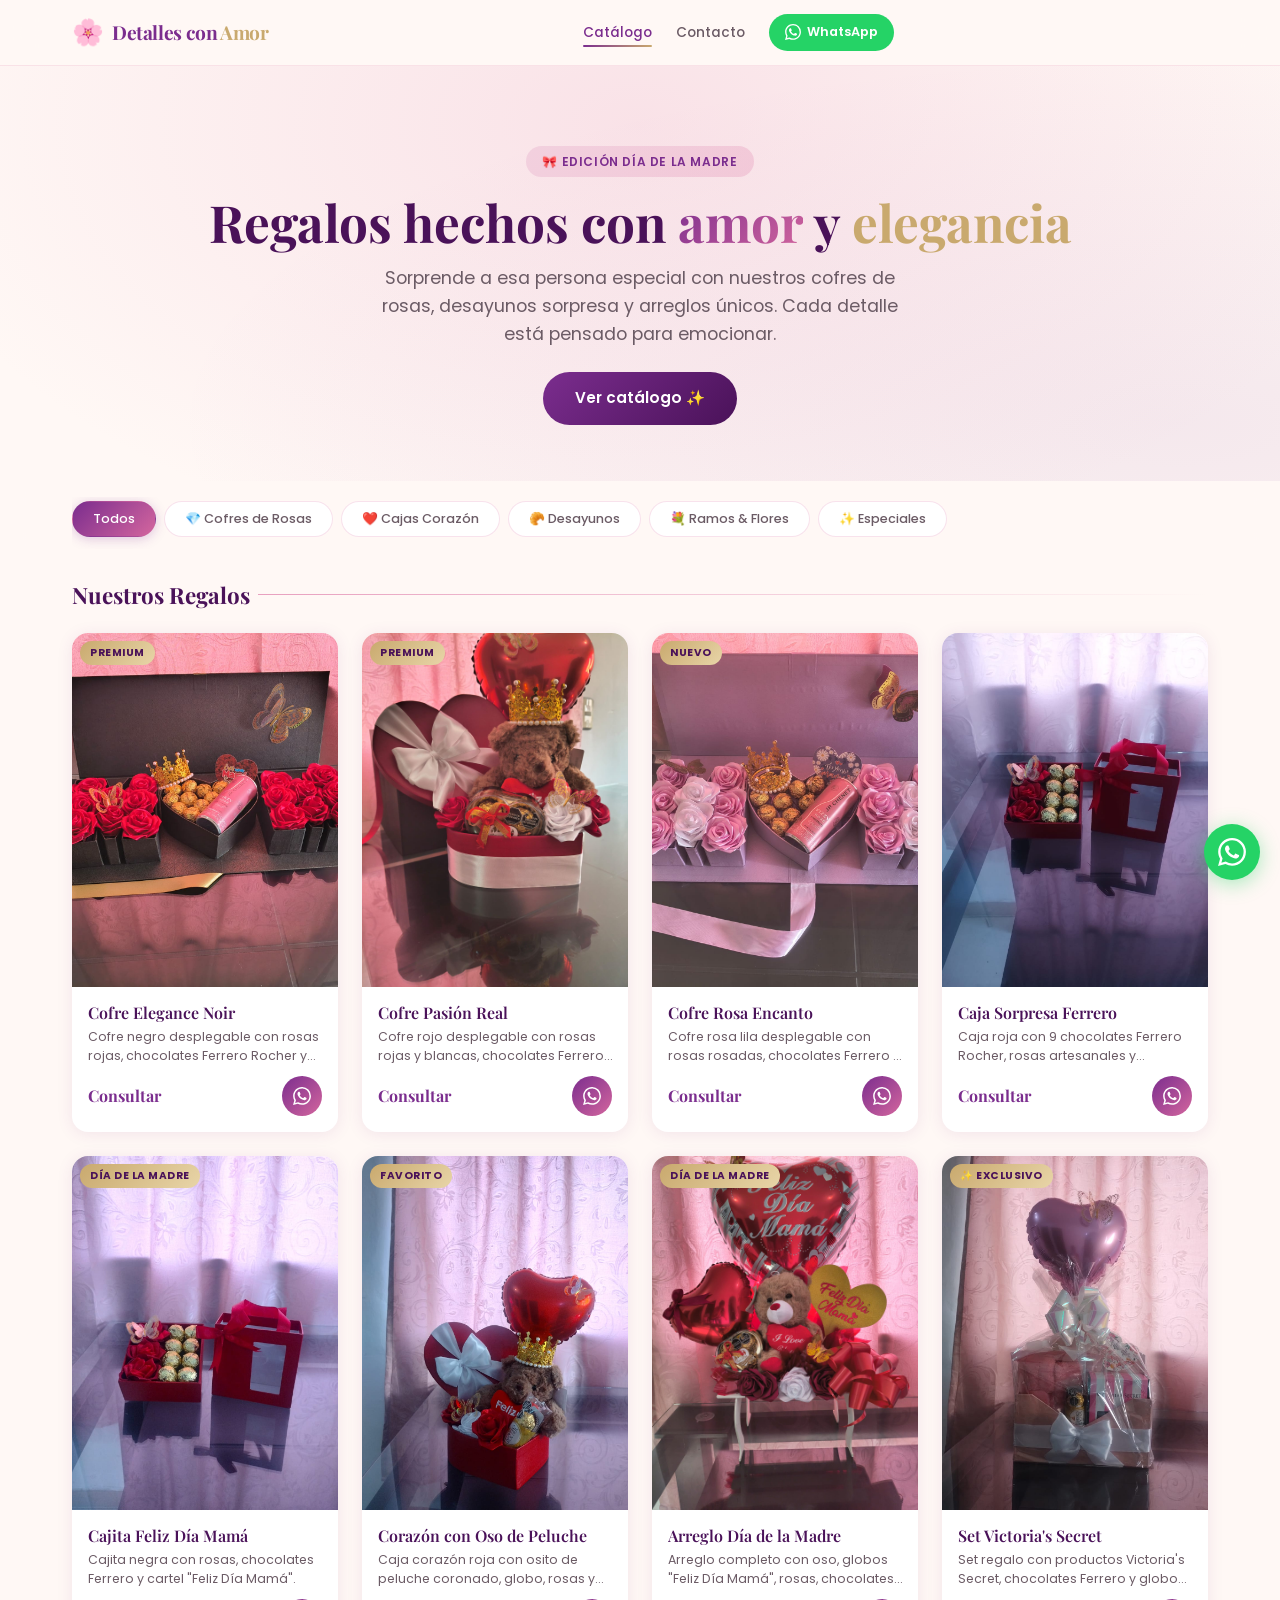
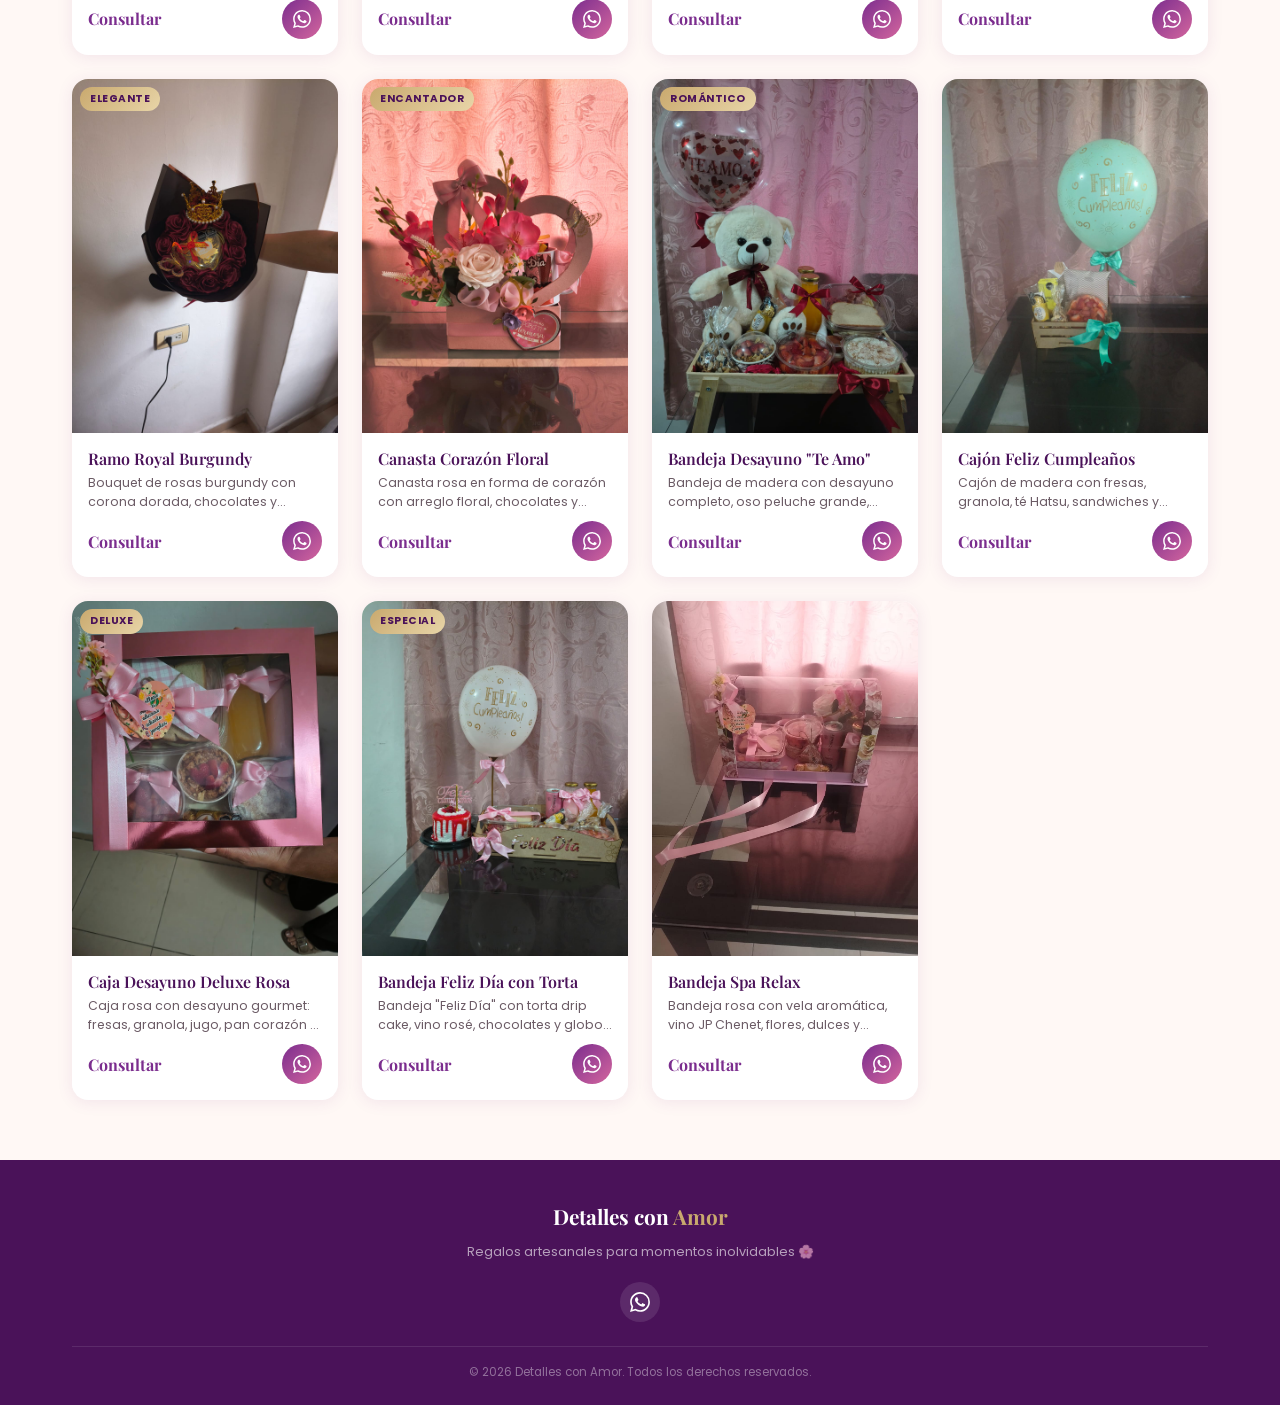
==== index.html @ 05a6bd59 "se agregaron las primeras funcionalidades" ====
<!DOCTYPE html>
<html lang="es">
<head>
  <meta charset="UTF-8">
  <meta name="viewport" content="width=device-width, initial-scale=1.0">
  <title>Detalles con Amor — Regalos Especiales para Mamá</title>
  <meta name="description" content="Catálogo de regalos especiales para el Día de la Madre, cumpleaños y ocasiones románticas. Cofres de rosas, desayunos sorpresa, arreglos florales y más. Envíos a domicilio.">
  <meta name="theme-color" content="#7b2d8e">
  <link rel="icon" href="data:image/svg+xml,<svg xmlns='http://www.w3.org/2000/svg' viewBox='0 0 100 100'><text y='.9em' font-size='90'>🌸</text></svg>">
  <link rel="stylesheet" href="styles.css">
</head>
<body>

  <!-- ===== HEADER ===== -->
  <header class="site-header" role="banner">
    <div class="container header-inner">
      <a href="index.html" class="logo" aria-label="Ir al inicio">
        <span class="logo-icon">🌸</span>
        <span class="logo-text">Detalles con <span>Amor</span></span>
      </a>

      <button class="nav-toggle" aria-label="Abrir menú" aria-expanded="false">
        <span></span><span></span><span></span>
      </button>

      <nav class="nav-links" role="navigation" aria-label="Navegación principal">
        <a href="index.html" class="active">Catálogo</a>
        <a href="#contacto">Contacto</a>
        <a href="https://wa.me/573105216032" class="nav-whatsapp" target="_blank" rel="noopener">
          <svg width="16" height="16" viewBox="0 0 24 24" fill="currentColor"><path d="M17.472 14.382c-.297-.149-1.758-.867-2.03-.967-.273-.099-.471-.148-.67.15-.197.297-.767.966-.94 1.164-.173.199-.347.223-.644.075-.297-.15-1.255-.463-2.39-1.475-.883-.788-1.48-1.761-1.653-2.059-.173-.297-.018-.458.13-.606.134-.133.298-.347.446-.52.149-.174.198-.298.298-.497.099-.198.05-.371-.025-.52-.075-.149-.669-1.612-.916-2.207-.242-.579-.487-.5-.669-.51-.173-.008-.371-.01-.57-.01-.198 0-.52.074-.792.372-.272.297-1.04 1.016-1.04 2.479 0 1.462 1.065 2.875 1.213 3.074.149.198 2.096 3.2 5.077 4.487.709.306 1.262.489 1.694.625.712.227 1.36.195 1.871.118.571-.085 1.758-.719 2.006-1.413.248-.694.248-1.289.173-1.413-.074-.124-.272-.198-.57-.347m-5.421 7.403h-.004a9.87 9.87 0 01-5.031-1.378l-.361-.214-3.741.982.998-3.648-.235-.374a9.86 9.86 0 01-1.51-5.26c.001-5.45 4.436-9.884 9.888-9.884 2.64 0 5.122 1.03 6.988 2.898a9.825 9.825 0 012.893 6.994c-.003 5.45-4.437 9.884-9.885 9.884m8.413-18.297A11.815 11.815 0 0012.05 0C5.495 0 .16 5.335.157 11.892c0 2.096.547 4.142 1.588 5.945L.057 24l6.305-1.654a11.882 11.882 0 005.683 1.448h.005c6.554 0 11.89-5.335 11.893-11.893a11.821 11.821 0 00-3.48-8.413z"/></svg>
          WhatsApp
        </a>
      </nav>
      <div class="nav-overlay" aria-hidden="true"></div>
    </div>
  </header>

  <main>
    <!-- ===== HERO ===== -->
    <section class="hero" aria-label="Bienvenida">
      <div class="container">
        <span class="hero-badge">🎀 Edición Día de la Madre</span>
        <h1>Regalos hechos con <span class="accent">amor</span> y <span class="gold">elegancia</span></h1>
        <p class="hero-subtitle">Sorprende a esa persona especial con nuestros cofres de rosas, desayunos sorpresa y arreglos únicos. Cada detalle está pensado para emocionar.</p>
        <a href="#catalogo" class="hero-cta">Ver catálogo ✨</a>
      </div>
    </section>

    <!-- ===== CATEGORY FILTERS ===== -->
    <section class="filter-section" id="catalogo" aria-label="Filtros de categoría">
      <div class="container">
        <div class="filter-scroll" id="filter-buttons"></div>
      </div>
    </section>

    <!-- ===== PRODUCTS GRID ===== -->
    <section class="products-section" aria-label="Catálogo de productos">
      <div class="container">
        <h2 class="section-title">Nuestros Regalos</h2>
        <div class="products-grid" id="products-grid">
          <!-- Rendered via JS -->
        </div>
      </div>
    </section>
  </main>

  <!-- ===== FOOTER ===== -->
  <footer class="site-footer" id="contacto" role="contentinfo">
    <div class="container footer-inner">
      <p class="footer-logo">Detalles con <span>Amor</span></p>
      <p class="footer-tagline">Regalos artesanales para momentos inolvidables 🌸</p>
      <div class="footer-social">
        <a href="https://wa.me/573105216032" target="_blank" rel="noopener" aria-label="WhatsApp">
          <svg width="20" height="20" viewBox="0 0 24 24" fill="currentColor"><path d="M17.472 14.382c-.297-.149-1.758-.867-2.03-.967-.273-.099-.471-.148-.67.15-.197.297-.767.966-.94 1.164-.173.199-.347.223-.644.075-.297-.15-1.255-.463-2.39-1.475-.883-.788-1.48-1.761-1.653-2.059-.173-.297-.018-.458.13-.606.134-.133.298-.347.446-.52.149-.174.198-.298.298-.497.099-.198.05-.371-.025-.52-.075-.149-.669-1.612-.916-2.207-.242-.579-.487-.5-.669-.51-.173-.008-.371-.01-.57-.01-.198 0-.52.074-.792.372-.272.297-1.04 1.016-1.04 2.479 0 1.462 1.065 2.875 1.213 3.074.149.198 2.096 3.2 5.077 4.487.709.306 1.262.489 1.694.625.712.227 1.36.195 1.871.118.571-.085 1.758-.719 2.006-1.413.248-.694.248-1.289.173-1.413-.074-.124-.272-.198-.57-.347m-5.421 7.403h-.004a9.87 9.87 0 01-5.031-1.378l-.361-.214-3.741.982.998-3.648-.235-.374a9.86 9.86 0 01-1.51-5.26c.001-5.45 4.436-9.884 9.888-9.884 2.64 0 5.122 1.03 6.988 2.898a9.825 9.825 0 012.893 6.994c-.003 5.45-4.437 9.884-9.885 9.884m8.413-18.297A11.815 11.815 0 0012.05 0C5.495 0 .16 5.335.157 11.892c0 2.096.547 4.142 1.588 5.945L.057 24l6.305-1.654a11.882 11.882 0 005.683 1.448h.005c6.554 0 11.89-5.335 11.893-11.893a11.821 11.821 0 00-3.48-8.413z"/></svg>
        </a>
      </div>
      <p class="footer-copy">&copy; 2026 Detalles con Amor. Todos los derechos reservados.</p>
    </div>
  </footer>

  <!-- Floating WhatsApp Button -->
  <a href="#" class="floating-whatsapp" aria-label="Contactar por WhatsApp" target="_blank" rel="noopener">
    <svg viewBox="0 0 24 24" fill="currentColor"><path d="M17.472 14.382c-.297-.149-1.758-.867-2.03-.967-.273-.099-.471-.148-.67.15-.197.297-.767.966-.94 1.164-.173.199-.347.223-.644.075-.297-.15-1.255-.463-2.39-1.475-.883-.788-1.48-1.761-1.653-2.059-.173-.297-.018-.458.13-.606.134-.133.298-.347.446-.52.149-.174.198-.298.298-.497.099-.198.05-.371-.025-.52-.075-.149-.669-1.612-.916-2.207-.242-.579-.487-.5-.669-.51-.173-.008-.371-.01-.57-.01-.198 0-.52.074-.792.372-.272.297-1.04 1.016-1.04 2.479 0 1.462 1.065 2.875 1.213 3.074.149.198 2.096 3.2 5.077 4.487.709.306 1.262.489 1.694.625.712.227 1.36.195 1.871.118.571-.085 1.758-.719 2.006-1.413.248-.694.248-1.289.173-1.413-.074-.124-.272-.198-.57-.347m-5.421 7.403h-.004a9.87 9.87 0 01-5.031-1.378l-.361-.214-3.741.982.998-3.648-.235-.374a9.86 9.86 0 01-1.51-5.26c.001-5.45 4.436-9.884 9.888-9.884 2.64 0 5.122 1.03 6.988 2.898a9.825 9.825 0 012.893 6.994c-.003 5.45-4.437 9.884-9.885 9.884m8.413-18.297A11.815 11.815 0 0012.05 0C5.495 0 .16 5.335.157 11.892c0 2.096.547 4.142 1.588 5.945L.057 24l6.305-1.654a11.882 11.882 0 005.683 1.448h.005c6.554 0 11.89-5.335 11.893-11.893a11.821 11.821 0 00-3.48-8.413z"/></svg>
  </a>

  <script src="app.js"></script>
</body>
</html>
---- styles.css ----
/* ============================================
   DESIGN SYSTEM — Catálogo de Regalos
   Mobile-first · Rosa / Morado / Dorado
   ============================================ */

@import url('https://fonts.googleapis.com/css2?family=Playfair+Display:ital,wght@0,400;0,600;0,700;1,400&family=Poppins:wght@300;400;500;600&display=swap');

/* ---------- Variables ---------- */
:root {
  --rosa-pastel: #f2d0de;
  --rosa-medio: #e8a0bf;
  --rosa-fuerte: #d4669e;
  --morado: #7b2d8e;
  --morado-oscuro: #4a1259;
  --dorado: #c9a96e;
  --dorado-claro: #e8d5a8;
  --crema: #fff8f5;
  --blanco: #ffffff;
  --negro-suave: #2d2328;
  --gris-texto: #6b5b65;
  --gris-claro: #f7f0f3;

  --font-display: 'Playfair Display', Georgia, serif;
  --font-body: 'Poppins', 'Segoe UI', sans-serif;

  --shadow-sm: 0 2px 8px rgba(123, 45, 142, 0.08);
  --shadow-md: 0 4px 20px rgba(123, 45, 142, 0.12);
  --shadow-lg: 0 8px 40px rgba(123, 45, 142, 0.16);
  --shadow-card: 0 2px 16px rgba(123, 45, 142, 0.10);

  --radius-sm: 8px;
  --radius-md: 16px;
  --radius-lg: 24px;
  --radius-pill: 100px;

  --transition: 0.3s cubic-bezier(0.4, 0, 0.2, 1);
}

/* ---------- Reset ---------- */
*,
*::before,
*::after {
  margin: 0;
  padding: 0;
  box-sizing: border-box;
}

html {
  scroll-behavior: smooth;
  -webkit-text-size-adjust: 100%;
}

body {
  font-family: var(--font-body);
  font-weight: 400;
  color: var(--negro-suave);
  background: var(--crema);
  line-height: 1.6;
  overflow-x: hidden;
  -webkit-font-smoothing: antialiased;
}

img {
  max-width: 100%;
  height: auto;
  display: block;
}

a {
  text-decoration: none;
  color: inherit;
}

ul { list-style: none; }

button {
  font-family: inherit;
  cursor: pointer;
  border: none;
  outline: none;
}

/* ---------- Typography ---------- */
h1, h2, h3, h4 {
  font-family: var(--font-display);
  line-height: 1.25;
  color: var(--morado-oscuro);
}

/* ---------- Utility ---------- */
.container {
  width: 100%;
  max-width: 1200px;
  margin: 0 auto;
  padding: 0 16px;
}

.sr-only {
  position: absolute;
  width: 1px;
  height: 1px;
  overflow: hidden;
  clip: rect(0,0,0,0);
  white-space: nowrap;
}

/* ============================================
   HEADER / NAV
   ============================================ */
.site-header {
  position: sticky;
  top: 0;
  z-index: 100;
  background: rgba(255, 248, 245, 0.85);
  backdrop-filter: blur(16px);
  -webkit-backdrop-filter: blur(16px);
  border-bottom: 1px solid rgba(232, 160, 191, 0.25);
  padding: 12px 0;
}

.header-inner {
  display: flex;
  align-items: center;
  justify-content: space-between;
}

.logo {
  display: flex;
  align-items: center;
  gap: 8px;
}

.logo-icon {
  font-size: 1.6rem;
}

.logo-text {
  font-family: var(--font-display);
  font-size: 1.2rem;
  font-weight: 700;
  color: var(--morado);
  letter-spacing: -0.02em;
}

.logo-text span {
  color: var(--dorado);
}

.nav-links {
  display: flex;
  align-items: center;
  gap: 24px;
}

.nav-links a {
  font-size: 0.85rem;
  font-weight: 500;
  color: var(--gris-texto);
  transition: color var(--transition);
  position: relative;
}

.nav-links a::after {
  content: '';
  position: absolute;
  bottom: -4px;
  left: 0;
  width: 0;
  height: 2px;
  background: linear-gradient(90deg, var(--morado), var(--dorado));
  border-radius: 2px;
  transition: width var(--transition);
}

.nav-links a:hover,
.nav-links a.active {
  color: var(--morado);
}

.nav-links a:hover::after,
.nav-links a.active::after {
  width: 100%;
}

.nav-whatsapp {
  display: inline-flex;
  align-items: center;
  gap: 6px;
  background: #25d366;
  color: var(--blanco) !important;
  padding: 8px 16px;
  border-radius: var(--radius-pill);
  font-size: 0.8rem !important;
  font-weight: 600 !important;
  transition: transform var(--transition), box-shadow var(--transition);
}

.nav-whatsapp::after { display: none !important; }

.nav-whatsapp:hover {
  transform: translateY(-2px);
  box-shadow: 0 4px 16px rgba(37, 211, 102, 0.35);
  color: var(--blanco) !important;
}

/* Mobile nav toggle */
.nav-toggle {
  display: none;
  flex-direction: column;
  gap: 5px;
  background: none;
  padding: 4px;
}

.nav-toggle span {
  display: block;
  width: 22px;
  height: 2px;
  background: var(--morado);
  border-radius: 2px;
  transition: var(--transition);
}

@media (max-width: 768px) {
  .nav-toggle { display: flex; }

  .nav-links {
    position: fixed;
    top: 0;
    right: -100%;
    width: 75%;
    max-width: 320px;
    height: 100vh;
    background: var(--blanco);
    flex-direction: column;
    align-items: flex-start;
    padding: 80px 32px 32px;
    gap: 28px;
    box-shadow: var(--shadow-lg);
    transition: right var(--transition);
    z-index: 200;
  }

  .nav-links.open { right: 0; }

  .nav-links a { font-size: 1rem; }

  .nav-overlay {
    display: none;
    position: fixed;
    inset: 0;
    background: rgba(45, 35, 40, 0.4);
    z-index: 150;
  }

  .nav-overlay.open { display: block; }
}

/* ============================================
   HERO SECTION
   ============================================ */
.hero {
  position: relative;
  padding: 48px 0 40px;
  text-align: center;
  overflow: hidden;
}

.hero::before {
  content: '';
  position: absolute;
  top: -40%;
  left: -20%;
  width: 140%;
  height: 180%;
  background: radial-gradient(ellipse at 50% 30%, rgba(232, 160, 191, 0.25) 0%, transparent 60%),
              radial-gradient(ellipse at 80% 70%, rgba(123, 45, 142, 0.08) 0%, transparent 50%);
  z-index: -1;
  pointer-events: none;
}

.hero-badge {
  display: inline-flex;
  align-items: center;
  gap: 6px;
  background: linear-gradient(135deg, var(--rosa-pastel), rgba(232, 160, 191, 0.4));
  color: var(--morado);
  font-size: 0.75rem;
  font-weight: 600;
  padding: 6px 16px;
  border-radius: var(--radius-pill);
  margin-bottom: 16px;
  letter-spacing: 0.05em;
  text-transform: uppercase;
  animation: fadeInDown 0.8s ease;
}

.hero h1 {
  font-size: clamp(1.8rem, 6vw, 3.2rem);
  font-weight: 700;
  line-height: 1.15;
  margin-bottom: 12px;
  animation: fadeInUp 0.8s ease 0.2s both;
}

.hero h1 .accent {
  background: linear-gradient(135deg, var(--morado), var(--rosa-fuerte));
  -webkit-background-clip: text;
  -webkit-text-fill-color: transparent;
  background-clip: text;
}

.hero h1 .gold {
  color: var(--dorado);
  -webkit-text-fill-color: var(--dorado);
}

.hero-subtitle {
  font-size: clamp(0.9rem, 2.5vw, 1.1rem);
  color: var(--gris-texto);
  max-width: 520px;
  margin: 0 auto 24px;
  animation: fadeInUp 0.8s ease 0.4s both;
}

.hero-cta {
  display: inline-flex;
  align-items: center;
  gap: 8px;
  background: linear-gradient(135deg, var(--morado), var(--morado-oscuro));
  color: var(--blanco);
  font-family: var(--font-body);
  font-size: 0.95rem;
  font-weight: 600;
  padding: 14px 32px;
  border-radius: var(--radius-pill);
  transition: transform var(--transition), box-shadow var(--transition);
  animation: fadeInUp 0.8s ease 0.6s both;
}

.hero-cta:hover {
  transform: translateY(-3px);
  box-shadow: 0 8px 30px rgba(123, 45, 142, 0.35);
}

/* ============================================
   CATEGORY FILTER
   ============================================ */
.filter-section {
  padding: 16px 0 8px;
  position: sticky;
  top: 56px;
  z-index: 50;
  background: rgba(255, 248, 245, 0.9);
  backdrop-filter: blur(12px);
  -webkit-backdrop-filter: blur(12px);
}

.filter-scroll {
  display: flex;
  gap: 8px;
  overflow-x: auto;
  padding: 4px 0 12px;
  scrollbar-width: none;
  -ms-overflow-style: none;
}

.filter-scroll::-webkit-scrollbar { display: none; }

.filter-btn {
  flex-shrink: 0;
  padding: 8px 20px;
  border-radius: var(--radius-pill);
  font-size: 0.8rem;
  font-weight: 500;
  color: var(--gris-texto);
  background: var(--blanco);
  border: 1px solid rgba(232, 160, 191, 0.3);
  transition: all var(--transition);
  white-space: nowrap;
}

.filter-btn:hover {
  border-color: var(--rosa-medio);
  color: var(--morado);
}

.filter-btn.active {
  background: linear-gradient(135deg, var(--morado), var(--rosa-fuerte));
  color: var(--blanco);
  border-color: transparent;
  box-shadow: 0 2px 12px rgba(123, 45, 142, 0.25);
}

/* ============================================
   PRODUCT GRID
   ============================================ */
.products-section {
  padding: 24px 0 60px;
}

.products-section .section-title {
  font-size: 1.4rem;
  margin-bottom: 24px;
  display: flex;
  align-items: center;
  gap: 8px;
}

.products-section .section-title::after {
  content: '';
  flex: 1;
  height: 1px;
  background: linear-gradient(90deg, var(--rosa-medio), transparent);
}

.products-grid {
  display: grid;
  grid-template-columns: repeat(2, 1fr);
  gap: 16px;
}

/* ---- Product Card ---- */
.product-card {
  background: var(--blanco);
  border-radius: var(--radius-md);
  overflow: hidden;
  box-shadow: var(--shadow-card);
  transition: transform var(--transition), box-shadow var(--transition);
  cursor: pointer;
  position: relative;
  animation: fadeInUp 0.6s ease both;
}

.product-card:hover {
  transform: translateY(-4px);
  box-shadow: var(--shadow-lg);
}

.product-card-img {
  position: relative;
  aspect-ratio: 3 / 4;
  overflow: hidden;
}

.product-card-img img {
  width: 100%;
  height: 100%;
  object-fit: cover;
  transition: transform 0.5s ease;
}

.product-card:hover .product-card-img img {
  transform: scale(1.06);
}

.product-card-badge {
  position: absolute;
  top: 8px;
  left: 8px;
  background: linear-gradient(135deg, var(--dorado), var(--dorado-claro));
  color: var(--morado-oscuro);
  font-size: 0.65rem;
  font-weight: 700;
  padding: 4px 10px;
  border-radius: var(--radius-pill);
  text-transform: uppercase;
  letter-spacing: 0.05em;
}

.product-card-body {
  padding: 12px;
}

.product-card-name {
  font-family: var(--font-display);
  font-size: 0.9rem;
  font-weight: 600;
  color: var(--morado-oscuro);
  margin-bottom: 4px;
  line-height: 1.3;
  display: -webkit-box;
  -webkit-line-clamp: 2;
  -webkit-box-orient: vertical;
  overflow: hidden;
}

.product-card-desc {
  font-size: 0.72rem;
  color: var(--gris-texto);
  margin-bottom: 10px;
  display: -webkit-box;
  -webkit-line-clamp: 2;
  -webkit-box-orient: vertical;
  overflow: hidden;
  line-height: 1.5;
}

.product-card-footer {
  display: flex;
  align-items: center;
  justify-content: space-between;
}

.product-card-price {
  font-family: var(--font-display);
  font-size: 1rem;
  font-weight: 700;
  color: var(--morado);
}

.product-card-btn {
  display: inline-flex;
  align-items: center;
  justify-content: center;
  width: 36px;
  height: 36px;
  border-radius: 50%;
  background: linear-gradient(135deg, var(--morado), var(--rosa-fuerte));
  color: var(--blanco);
  font-size: 1rem;
  transition: transform var(--transition), box-shadow var(--transition);
}

.product-card-btn:hover {
  transform: scale(1.1);
  box-shadow: 0 4px 16px rgba(123, 45, 142, 0.3);
}

/* ============================================
   PRODUCT DETAIL PAGE
   ============================================ */
.product-detail {
  padding: 16px 0 60px;
}

.back-link {
  display: inline-flex;
  align-items: center;
  gap: 6px;
  font-size: 0.85rem;
  font-weight: 500;
  color: var(--morado);
  margin-bottom: 20px;
  transition: gap var(--transition);
}

.back-link:hover { gap: 10px; }

/* Gallery */
.product-gallery {
  position: relative;
  border-radius: var(--radius-lg);
  overflow: hidden;
  margin-bottom: 24px;
  background: var(--gris-claro);
}

.gallery-main {
  aspect-ratio: 3 / 4;
  overflow: hidden;
}

.gallery-main img {
  width: 100%;
  height: 100%;
  object-fit: cover;
  transition: opacity 0.4s ease;
}

.gallery-dots {
  position: absolute;
  bottom: 12px;
  left: 50%;
  transform: translateX(-50%);
  display: flex;
  gap: 6px;
}

.gallery-dot {
  width: 8px;
  height: 8px;
  border-radius: 50%;
  background: rgba(255, 255, 255, 0.5);
  border: none;
  transition: all var(--transition);
  cursor: pointer;
}

.gallery-dot.active {
  background: var(--blanco);
  width: 24px;
  border-radius: 4px;
}

.gallery-thumbs {
  display: flex;
  gap: 8px;
  padding: 12px;
  overflow-x: auto;
  scrollbar-width: none;
}

.gallery-thumbs::-webkit-scrollbar { display: none; }

.gallery-thumb {
  flex-shrink: 0;
  width: 56px;
  height: 56px;
  border-radius: var(--radius-sm);
  overflow: hidden;
  cursor: pointer;
  border: 2px solid transparent;
  transition: border-color var(--transition);
  opacity: 0.6;
  transition: opacity var(--transition), border-color var(--transition);
}

.gallery-thumb.active {
  border-color: var(--morado);
  opacity: 1;
}

.gallery-thumb:hover { opacity: 1; }

.gallery-thumb img {
  width: 100%;
  height: 100%;
  object-fit: cover;
}

/* Gallery Arrows */
.gallery-arrow {
  position: absolute;
  top: 50%;
  transform: translateY(-50%);
  width: 36px;
  height: 36px;
  border-radius: 50%;
  background: rgba(255, 255, 255, 0.85);
  backdrop-filter: blur(8px);
  color: var(--morado-oscuro);
  font-size: 1.1rem;
  display: flex;
  align-items: center;
  justify-content: center;
  box-shadow: var(--shadow-sm);
  transition: all var(--transition);
  z-index: 5;
  border: none;
  cursor: pointer;
}

.gallery-arrow:hover {
  background: var(--blanco);
  box-shadow: var(--shadow-md);
}

.gallery-arrow--prev { left: 12px; }
.gallery-arrow--next { right: 12px; }

/* Product Info */
.product-info {
  padding: 0 4px;
}

.product-info .product-category-tag {
  display: inline-block;
  font-size: 0.7rem;
  font-weight: 600;
  color: var(--dorado);
  text-transform: uppercase;
  letter-spacing: 0.08em;
  margin-bottom: 6px;
}

.product-info h1 {
  font-size: 1.6rem;
  margin-bottom: 8px;
}

.product-info .product-price {
  font-family: var(--font-display);
  font-size: 1.5rem;
  font-weight: 700;
  color: var(--morado);
  margin-bottom: 16px;
}

.product-info .product-description {
  font-size: 0.9rem;
  color: var(--gris-texto);
  line-height: 1.7;
  margin-bottom: 20px;
}

.product-includes {
  margin-bottom: 24px;
}

.product-includes h3 {
  font-size: 0.95rem;
  font-weight: 600;
  margin-bottom: 10px;
  color: var(--morado-oscuro);
}

.product-includes ul {
  display: flex;
  flex-wrap: wrap;
  gap: 6px;
}

.product-includes li {
  display: inline-flex;
  align-items: center;
  gap: 4px;
  font-size: 0.8rem;
  color: var(--gris-texto);
  background: var(--gris-claro);
  padding: 6px 12px;
  border-radius: var(--radius-pill);
}

.product-includes li::before {
  content: '✦';
  color: var(--dorado);
  font-size: 0.6rem;
}

/* WhatsApp CTA */
.whatsapp-cta {
  display: flex;
  align-items: center;
  justify-content: center;
  gap: 10px;
  width: 100%;
  padding: 16px 24px;
  background: #25d366;
  color: var(--blanco);
  font-size: 1rem;
  font-weight: 600;
  border-radius: var(--radius-pill);
  transition: transform var(--transition), box-shadow var(--transition);
  margin-bottom: 12px;
}

.whatsapp-cta:hover {
  transform: translateY(-2px);
  box-shadow: 0 6px 24px rgba(37, 211, 102, 0.4);
}

.whatsapp-cta svg {
  width: 22px;
  height: 22px;
  fill: currentColor;
}

/* Related Products */
.related-section {
  padding: 40px 0;
  border-top: 1px solid rgba(232, 160, 191, 0.2);
  margin-top: 32px;
}

.related-section h2 {
  font-size: 1.3rem;
  margin-bottom: 20px;
}

.related-scroll {
  display: flex;
  gap: 16px;
  overflow-x: auto;
  padding-bottom: 12px;
  scrollbar-width: none;
}

.related-scroll::-webkit-scrollbar { display: none; }

.related-scroll .product-card {
  flex-shrink: 0;
  width: 180px;
}

/* ============================================
   FOOTER
   ============================================ */
.site-footer {
  background: var(--morado-oscuro);
  color: rgba(255, 255, 255, 0.8);
  padding: 40px 0 24px;
}

.footer-inner {
  text-align: center;
}

.footer-logo {
  font-family: var(--font-display);
  font-size: 1.3rem;
  font-weight: 700;
  color: var(--blanco);
  margin-bottom: 8px;
}

.footer-logo span { color: var(--dorado); }

.footer-tagline {
  font-size: 0.8rem;
  margin-bottom: 20px;
  color: rgba(255, 255, 255, 0.6);
}

.footer-social {
  display: flex;
  justify-content: center;
  gap: 12px;
  margin-bottom: 24px;
}

.footer-social a {
  display: inline-flex;
  align-items: center;
  justify-content: center;
  width: 40px;
  height: 40px;
  border-radius: 50%;
  background: rgba(255, 255, 255, 0.1);
  color: var(--blanco);
  font-size: 1.1rem;
  transition: all var(--transition);
}

.footer-social a:hover {
  background: var(--dorado);
  color: var(--morado-oscuro);
  transform: translateY(-2px);
}

.footer-copy {
  font-size: 0.72rem;
  color: rgba(255, 255, 255, 0.4);
  border-top: 1px solid rgba(255, 255, 255, 0.1);
  padding-top: 16px;
}

/* ============================================
   FLOATING WHATSAPP
   ============================================ */
.floating-whatsapp {
  position: fixed;
  bottom: 20px;
  right: 20px;
  z-index: 90;
  width: 56px;
  height: 56px;
  border-radius: 50%;
  background: #25d366;
  color: var(--blanco);
  display: flex;
  align-items: center;
  justify-content: center;
  font-size: 1.6rem;
  box-shadow: 0 4px 20px rgba(37, 211, 102, 0.4);
  transition: transform var(--transition), box-shadow var(--transition);
  animation: pulse 2s infinite;
}

.floating-whatsapp:hover {
  transform: scale(1.1);
  box-shadow: 0 6px 30px rgba(37, 211, 102, 0.5);
}

.floating-whatsapp svg {
  width: 28px;
  height: 28px;
  fill: currentColor;
}

/* ============================================
   ANIMATIONS
   ============================================ */
@keyframes fadeInUp {
  from {
    opacity: 0;
    transform: translateY(24px);
  }
  to {
    opacity: 1;
    transform: translateY(0);
  }
}

@keyframes fadeInDown {
  from {
    opacity: 0;
    transform: translateY(-16px);
  }
  to {
    opacity: 1;
    transform: translateY(0);
  }
}

@keyframes pulse {
  0%, 100% { box-shadow: 0 4px 20px rgba(37, 211, 102, 0.4); }
  50% { box-shadow: 0 4px 30px rgba(37, 211, 102, 0.6); }
}

.fade-in {
  opacity: 0;
  transform: translateY(20px);
  transition: opacity 0.6s ease, transform 0.6s ease;
}

.fade-in.visible {
  opacity: 1;
  transform: translateY(0);
}

/* ============================================
   DESKTOP BREAKPOINTS
   ============================================ */
@media (min-width: 768px) {
  .container { padding: 0 32px; }

  .hero { padding: 64px 0 48px; }

  .products-grid {
    grid-template-columns: repeat(3, 1fr);
    gap: 24px;
  }

  .product-card-body { padding: 16px; }
  .product-card-name { font-size: 1rem; }
  .product-card-desc { font-size: 0.78rem; }

  /* Product detail — side by side */
  .product-detail-layout {
    display: grid;
    grid-template-columns: 1fr 1fr;
    gap: 40px;
    align-items: start;
  }

  .product-gallery { margin-bottom: 0; }

  .gallery-main { aspect-ratio: 4 / 5; }

  .related-scroll .product-card { width: 220px; }
}

@media (min-width: 1024px) {
  .hero { padding: 80px 0 56px; }

  .products-grid {
    grid-template-columns: repeat(4, 1fr);
  }

  .product-card-btn {
    width: 40px;
    height: 40px;
    font-size: 1.1rem;
  }
}
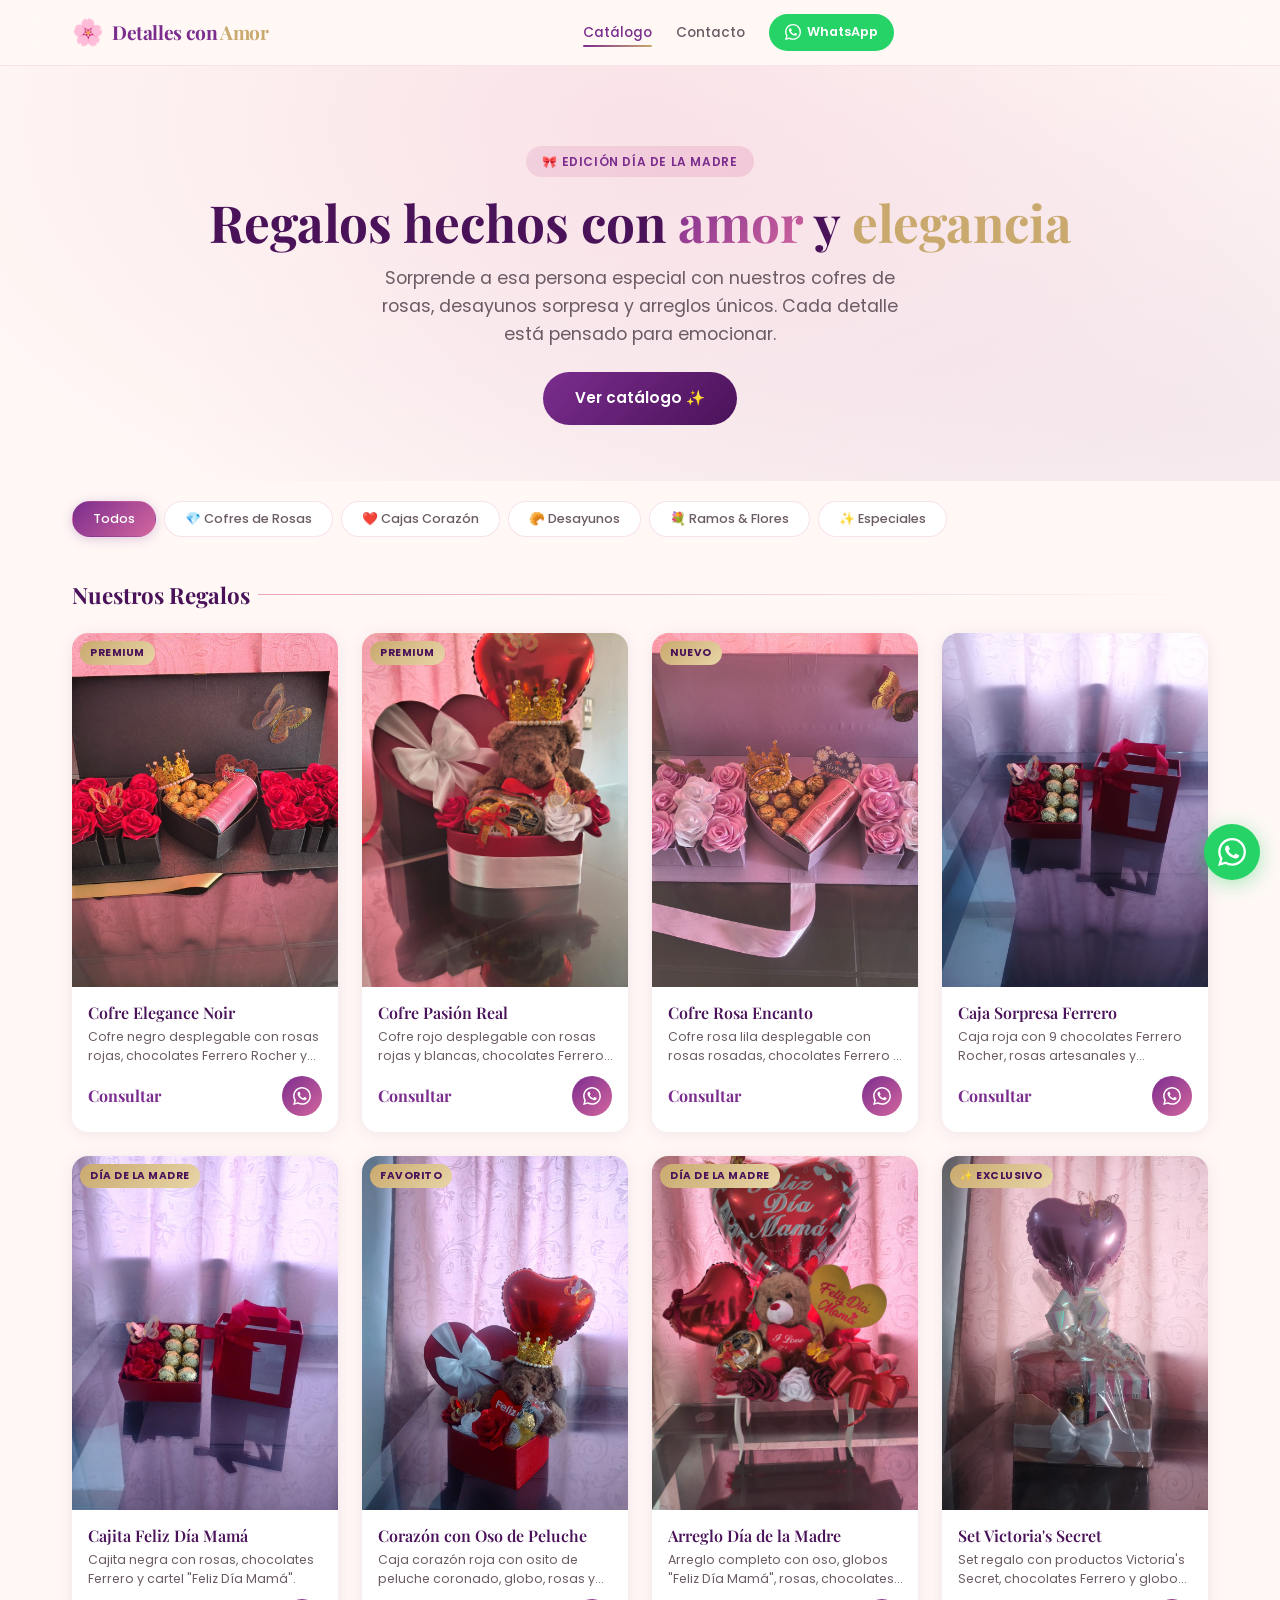
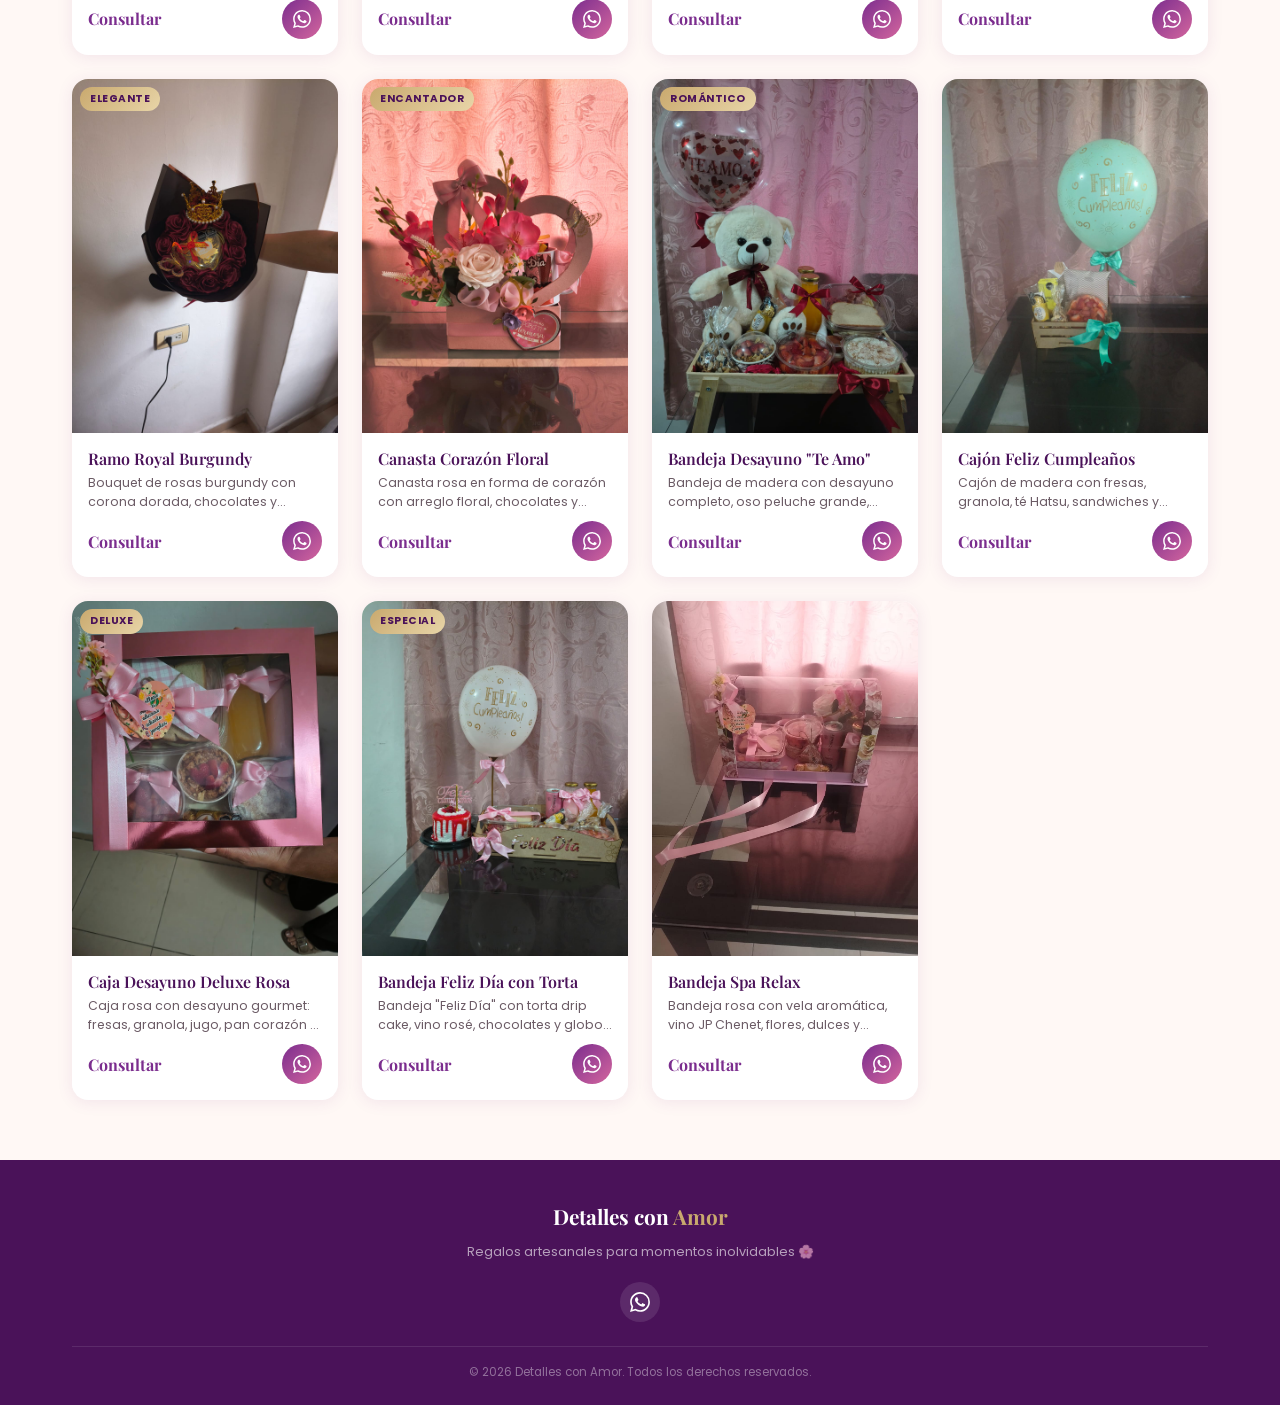
==== commit 87daa720: "se genero los ultimos detalles" ====
--- a/index.html
+++ b/index.html
@@ -7,7 +7,7 @@
   <meta name="description" content="Catálogo de regalos especiales para el Día de la Madre, cumpleaños y ocasiones románticas. Cofres de rosas, desayunos sorpresa, arreglos florales y más. Envíos a domicilio.">
   <meta name="theme-color" content="#7b2d8e">
   <link rel="icon" href="data:image/svg+xml,<svg xmlns='http://www.w3.org/2000/svg' viewBox='0 0 100 100'><text y='.9em' font-size='90'>🌸</text></svg>">
-  <link rel="stylesheet" href="styles.css">
+  <link rel="stylesheet" href="css/styles.css">
 </head>
 <body>
 
@@ -24,6 +24,7 @@
       </button>
 
       <nav class="nav-links" role="navigation" aria-label="Navegación principal">
+        <button class="nav-close-btn" aria-label="Cerrar menú">✕</button>
         <a href="index.html" class="active">Catálogo</a>
         <a href="#contacto">Contacto</a>
         <a href="https://wa.me/573105216032" class="nav-whatsapp" target="_blank" rel="noopener">
@@ -83,6 +84,6 @@
     <svg viewBox="0 0 24 24" fill="currentColor"><path d="M17.472 14.382c-.297-.149-1.758-.867-2.03-.967-.273-.099-.471-.148-.67.15-.197.297-.767.966-.94 1.164-.173.199-.347.223-.644.075-.297-.15-1.255-.463-2.39-1.475-.883-.788-1.48-1.761-1.653-2.059-.173-.297-.018-.458.13-.606.134-.133.298-.347.446-.52.149-.174.198-.298.298-.497.099-.198.05-.371-.025-.52-.075-.149-.669-1.612-.916-2.207-.242-.579-.487-.5-.669-.51-.173-.008-.371-.01-.57-.01-.198 0-.52.074-.792.372-.272.297-1.04 1.016-1.04 2.479 0 1.462 1.065 2.875 1.213 3.074.149.198 2.096 3.2 5.077 4.487.709.306 1.262.489 1.694.625.712.227 1.36.195 1.871.118.571-.085 1.758-.719 2.006-1.413.248-.694.248-1.289.173-1.413-.074-.124-.272-.198-.57-.347m-5.421 7.403h-.004a9.87 9.87 0 01-5.031-1.378l-.361-.214-3.741.982.998-3.648-.235-.374a9.86 9.86 0 01-1.51-5.26c.001-5.45 4.436-9.884 9.888-9.884 2.64 0 5.122 1.03 6.988 2.898a9.825 9.825 0 012.893 6.994c-.003 5.45-4.437 9.884-9.885 9.884m8.413-18.297A11.815 11.815 0 0012.05 0C5.495 0 .16 5.335.157 11.892c0 2.096.547 4.142 1.588 5.945L.057 24l6.305-1.654a11.882 11.882 0 005.683 1.448h.005c6.554 0 11.89-5.335 11.893-11.893a11.821 11.821 0 00-3.48-8.413z"/></svg>
   </a>
 
-  <script src="app.js"></script>
+  <script src="js/app.js"></script>
 </body>
 </html>
--- a/css/styles.css
+++ b/css/styles.css
@@ -0,0 +1,988 @@
+/* ============================================
+   DESIGN SYSTEM — Catálogo de Regalos
+   Mobile-first · Rosa / Morado / Dorado
+   ============================================ */
+
+@import url('https://fonts.googleapis.com/css2?family=Playfair+Display:ital,wght@0,400;0,600;0,700;1,400&family=Poppins:wght@300;400;500;600&display=swap');
+
+/* ---------- Variables ---------- */
+:root {
+  --rosa-pastel: #f2d0de;
+  --rosa-medio: #e8a0bf;
+  --rosa-fuerte: #d4669e;
+  --morado: #7b2d8e;
+  --morado-oscuro: #4a1259;
+  --dorado: #c9a96e;
+  --dorado-claro: #e8d5a8;
+  --crema: #fff8f5;
+  --blanco: #ffffff;
+  --negro-suave: #2d2328;
+  --gris-texto: #6b5b65;
+  --gris-claro: #f7f0f3;
+
+  --font-display: 'Playfair Display', Georgia, serif;
+  --font-body: 'Poppins', 'Segoe UI', sans-serif;
+
+  --shadow-sm: 0 2px 8px rgba(123, 45, 142, 0.08);
+  --shadow-md: 0 4px 20px rgba(123, 45, 142, 0.12);
+  --shadow-lg: 0 8px 40px rgba(123, 45, 142, 0.16);
+  --shadow-card: 0 2px 16px rgba(123, 45, 142, 0.10);
+
+  --radius-sm: 8px;
+  --radius-md: 16px;
+  --radius-lg: 24px;
+  --radius-pill: 100px;
+
+  --transition: 0.3s cubic-bezier(0.4, 0, 0.2, 1);
+}
+
+/* ---------- Reset ---------- */
+*,
+*::before,
+*::after {
+  margin: 0;
+  padding: 0;
+  box-sizing: border-box;
+}
+
+html {
+  scroll-behavior: smooth;
+  -webkit-text-size-adjust: 100%;
+}
+
+body {
+  font-family: var(--font-body);
+  font-weight: 400;
+  color: var(--negro-suave);
+  background: var(--crema);
+  line-height: 1.6;
+  overflow-x: hidden;
+  -webkit-font-smoothing: antialiased;
+}
+
+img {
+  max-width: 100%;
+  height: auto;
+  display: block;
+}
+
+a {
+  text-decoration: none;
+  color: inherit;
+}
+
+ul { list-style: none; }
+
+button {
+  font-family: inherit;
+  cursor: pointer;
+  border: none;
+  outline: none;
+}
+
+/* ---------- Typography ---------- */
+h1, h2, h3, h4 {
+  font-family: var(--font-display);
+  line-height: 1.25;
+  color: var(--morado-oscuro);
+}
+
+/* ---------- Utility ---------- */
+.container {
+  width: 100%;
+  max-width: 1200px;
+  margin: 0 auto;
+  padding: 0 16px;
+}
+
+.sr-only {
+  position: absolute;
+  width: 1px;
+  height: 1px;
+  overflow: hidden;
+  clip: rect(0,0,0,0);
+  white-space: nowrap;
+}
+
+/* ============================================
+   HEADER / NAV
+   ============================================ */
+.site-header {
+  position: sticky;
+  top: 0;
+  z-index: 100;
+  background: rgba(255, 248, 245, 0.85);
+  backdrop-filter: blur(16px);
+  -webkit-backdrop-filter: blur(16px);
+  border-bottom: 1px solid rgba(232, 160, 191, 0.25);
+  padding: 12px 0;
+}
+
+.header-inner {
+  display: flex;
+  align-items: center;
+  justify-content: space-between;
+}
+
+.logo {
+  display: flex;
+  align-items: center;
+  gap: 8px;
+}
+
+.logo-icon {
+  font-size: 1.6rem;
+}
+
+.logo-text {
+  font-family: var(--font-display);
+  font-size: 1.2rem;
+  font-weight: 700;
+  color: var(--morado);
+  letter-spacing: -0.02em;
+}
+
+.logo-text span {
+  color: var(--dorado);
+}
+
+.nav-links {
+  display: flex;
+  align-items: center;
+  gap: 24px;
+}
+
+.nav-links a {
+  font-size: 0.85rem;
+  font-weight: 500;
+  color: var(--gris-texto);
+  transition: color var(--transition);
+  position: relative;
+}
+
+.nav-links a::after {
+  content: '';
+  position: absolute;
+  bottom: -4px;
+  left: 0;
+  width: 0;
+  height: 2px;
+  background: linear-gradient(90deg, var(--morado), var(--dorado));
+  border-radius: 2px;
+  transition: width var(--transition);
+}
+
+.nav-links a:hover,
+.nav-links a.active {
+  color: var(--morado);
+}
+
+.nav-links a:hover::after,
+.nav-links a.active::after {
+  width: 100%;
+}
+
+.nav-whatsapp {
+  display: inline-flex;
+  align-items: center;
+  gap: 6px;
+  background: #25d366;
+  color: var(--blanco) !important;
+  padding: 8px 16px;
+  border-radius: var(--radius-pill);
+  font-size: 0.8rem !important;
+  font-weight: 600 !important;
+  transition: transform var(--transition), box-shadow var(--transition);
+}
+
+.nav-whatsapp::after { display: none !important; }
+
+.nav-whatsapp:hover {
+  transform: translateY(-2px);
+  box-shadow: 0 4px 16px rgba(37, 211, 102, 0.35);
+  color: var(--blanco) !important;
+}
+
+/* Mobile nav toggle */
+.nav-toggle {
+  display: none;
+  flex-direction: column;
+  gap: 5px;
+  background: none;
+  padding: 4px;
+}
+
+.nav-toggle span {
+  display: block;
+  width: 22px;
+  height: 2px;
+  background: var(--morado);
+  border-radius: 2px;
+  transition: var(--transition);
+}
+
+/* Close button inside mobile nav */
+.nav-close-btn {
+  display: none;
+  position: absolute;
+  top: 20px;
+  right: 20px;
+  width: 36px;
+  height: 36px;
+  border-radius: 50%;
+  background: var(--gris-claro);
+  color: var(--morado-oscuro);
+  font-size: 1.3rem;
+  align-items: center;
+  justify-content: center;
+  border: none;
+  cursor: pointer;
+  transition: background var(--transition), transform var(--transition);
+  z-index: 210;
+}
+
+.nav-close-btn:hover {
+  background: var(--rosa-pastel);
+  transform: rotate(90deg);
+}
+
+@media (max-width: 768px) {
+  .nav-toggle { display: flex; }
+  .nav-close-btn { display: flex; }
+
+  .nav-links {
+    position: fixed;
+    top: 0;
+    right: -100%;
+    width: 75%;
+    max-width: 320px;
+    height: 100vh;
+    background: var(--blanco);
+    flex-direction: column;
+    align-items: flex-start;
+    padding: 80px 32px 32px;
+    gap: 28px;
+    box-shadow: var(--shadow-lg);
+    transition: right var(--transition);
+    z-index: 200;
+  }
+
+  .nav-links.open { right: 0; }
+
+  .nav-links a { font-size: 1rem; }
+
+  .nav-overlay {
+    display: none;
+    position: fixed;
+    inset: 0;
+    background: rgba(45, 35, 40, 0.4);
+    z-index: 150;
+  }
+
+  .nav-overlay.open { display: block; }
+}
+
+/* ============================================
+   HERO SECTION
+   ============================================ */
+.hero {
+  position: relative;
+  padding: 48px 0 40px;
+  text-align: center;
+  overflow: hidden;
+}
+
+.hero::before {
+  content: '';
+  position: absolute;
+  top: -40%;
+  left: -20%;
+  width: 140%;
+  height: 180%;
+  background: radial-gradient(ellipse at 50% 30%, rgba(232, 160, 191, 0.25) 0%, transparent 60%),
+              radial-gradient(ellipse at 80% 70%, rgba(123, 45, 142, 0.08) 0%, transparent 50%);
+  z-index: -1;
+  pointer-events: none;
+}
+
+.hero-badge {
+  display: inline-flex;
+  align-items: center;
+  gap: 6px;
+  background: linear-gradient(135deg, var(--rosa-pastel), rgba(232, 160, 191, 0.4));
+  color: var(--morado);
+  font-size: 0.75rem;
+  font-weight: 600;
+  padding: 6px 16px;
+  border-radius: var(--radius-pill);
+  margin-bottom: 16px;
+  letter-spacing: 0.05em;
+  text-transform: uppercase;
+  animation: fadeInDown 0.8s ease;
+}
+
+.hero h1 {
+  font-size: clamp(1.8rem, 6vw, 3.2rem);
+  font-weight: 700;
+  line-height: 1.15;
+  margin-bottom: 12px;
+  animation: fadeInUp 0.8s ease 0.2s both;
+}
+
+.hero h1 .accent {
+  background: linear-gradient(135deg, var(--morado), var(--rosa-fuerte));
+  -webkit-background-clip: text;
+  -webkit-text-fill-color: transparent;
+  background-clip: text;
+}
+
+.hero h1 .gold {
+  color: var(--dorado);
+  -webkit-text-fill-color: var(--dorado);
+}
+
+.hero-subtitle {
+  font-size: clamp(0.9rem, 2.5vw, 1.1rem);
+  color: var(--gris-texto);
+  max-width: 520px;
+  margin: 0 auto 24px;
+  animation: fadeInUp 0.8s ease 0.4s both;
+}
+
+.hero-cta {
+  display: inline-flex;
+  align-items: center;
+  gap: 8px;
+  background: linear-gradient(135deg, var(--morado), var(--morado-oscuro));
+  color: var(--blanco);
+  font-family: var(--font-body);
+  font-size: 0.95rem;
+  font-weight: 600;
+  padding: 14px 32px;
+  border-radius: var(--radius-pill);
+  transition: transform var(--transition), box-shadow var(--transition);
+  animation: fadeInUp 0.8s ease 0.6s both;
+}
+
+.hero-cta:hover {
+  transform: translateY(-3px);
+  box-shadow: 0 8px 30px rgba(123, 45, 142, 0.35);
+}
+
+/* ============================================
+   CATEGORY FILTER
+   ============================================ */
+.filter-section {
+  padding: 16px 0 8px;
+  position: sticky;
+  top: 56px;
+  z-index: 50;
+  background: rgba(255, 248, 245, 0.9);
+  backdrop-filter: blur(12px);
+  -webkit-backdrop-filter: blur(12px);
+}
+
+.filter-scroll {
+  display: flex;
+  flex-wrap: wrap;
+  gap: 8px;
+  padding: 4px 0 12px;
+}
+
+.filter-btn {
+  flex-shrink: 0;
+  padding: 8px 20px;
+  border-radius: var(--radius-pill);
+  font-size: 0.8rem;
+  font-weight: 500;
+  color: var(--gris-texto);
+  background: var(--blanco);
+  border: 1px solid rgba(232, 160, 191, 0.3);
+  transition: all var(--transition);
+  white-space: nowrap;
+}
+
+.filter-btn:hover {
+  border-color: var(--rosa-medio);
+  color: var(--morado);
+}
+
+.filter-btn.active {
+  background: linear-gradient(135deg, var(--morado), var(--rosa-fuerte));
+  color: var(--blanco);
+  border-color: transparent;
+  box-shadow: 0 2px 12px rgba(123, 45, 142, 0.25);
+}
+
+/* ============================================
+   PRODUCT GRID
+   ============================================ */
+.products-section {
+  padding: 24px 0 60px;
+}
+
+.products-section .section-title {
+  font-size: 1.4rem;
+  margin-bottom: 24px;
+  display: flex;
+  align-items: center;
+  gap: 8px;
+}
+
+.products-section .section-title::after {
+  content: '';
+  flex: 1;
+  height: 1px;
+  background: linear-gradient(90deg, var(--rosa-medio), transparent);
+}
+
+.products-grid {
+  display: grid;
+  grid-template-columns: repeat(2, 1fr);
+  gap: 16px;
+}
+
+/* ---- Product Card ---- */
+.product-card {
+  background: var(--blanco);
+  border-radius: var(--radius-md);
+  overflow: hidden;
+  box-shadow: var(--shadow-card);
+  transition: transform var(--transition), box-shadow var(--transition);
+  cursor: pointer;
+  position: relative;
+  animation: fadeInUp 0.6s ease both;
+}
+
+.product-card:hover {
+  transform: translateY(-4px);
+  box-shadow: var(--shadow-lg);
+}
+
+.product-card-img {
+  position: relative;
+  aspect-ratio: 3 / 4;
+  overflow: hidden;
+}
+
+.product-card-img img {
+  width: 100%;
+  height: 100%;
+  object-fit: cover;
+  transition: transform 0.5s ease;
+}
+
+.product-card:hover .product-card-img img {
+  transform: scale(1.06);
+}
+
+.product-card-badge {
+  position: absolute;
+  top: 8px;
+  left: 8px;
+  background: linear-gradient(135deg, var(--dorado), var(--dorado-claro));
+  color: var(--morado-oscuro);
+  font-size: 0.65rem;
+  font-weight: 700;
+  padding: 4px 10px;
+  border-radius: var(--radius-pill);
+  text-transform: uppercase;
+  letter-spacing: 0.05em;
+}
+
+.product-card-body {
+  padding: 12px;
+}
+
+.product-card-name {
+  font-family: var(--font-display);
+  font-size: 0.9rem;
+  font-weight: 600;
+  color: var(--morado-oscuro);
+  margin-bottom: 4px;
+  line-height: 1.3;
+  display: -webkit-box;
+  -webkit-line-clamp: 2;
+  -webkit-box-orient: vertical;
+  overflow: hidden;
+}
+
+.product-card-desc {
+  font-size: 0.72rem;
+  color: var(--gris-texto);
+  margin-bottom: 10px;
+  display: -webkit-box;
+  -webkit-line-clamp: 2;
+  -webkit-box-orient: vertical;
+  overflow: hidden;
+  line-height: 1.5;
+}
+
+.product-card-footer {
+  display: flex;
+  align-items: center;
+  justify-content: space-between;
+}
+
+.product-card-price {
+  font-family: var(--font-display);
+  font-size: 1rem;
+  font-weight: 700;
+  color: var(--morado);
+}
+
+.product-card-btn {
+  display: inline-flex;
+  align-items: center;
+  justify-content: center;
+  width: 36px;
+  height: 36px;
+  border-radius: 50%;
+  background: linear-gradient(135deg, var(--morado), var(--rosa-fuerte));
+  color: var(--blanco);
+  font-size: 1rem;
+  transition: transform var(--transition), box-shadow var(--transition);
+}
+
+.product-card-btn:hover {
+  transform: scale(1.1);
+  box-shadow: 0 4px 16px rgba(123, 45, 142, 0.3);
+}
+
+/* ============================================
+   PRODUCT DETAIL PAGE
+   ============================================ */
+.product-detail {
+  padding: 16px 0 60px;
+}
+
+.back-link {
+  display: inline-flex;
+  align-items: center;
+  gap: 6px;
+  font-size: 0.85rem;
+  font-weight: 500;
+  color: var(--morado);
+  margin-bottom: 20px;
+  transition: gap var(--transition);
+}
+
+.back-link:hover { gap: 10px; }
+
+/* Gallery */
+.product-gallery {
+  position: relative;
+  border-radius: var(--radius-lg);
+  overflow: hidden;
+  margin-bottom: 24px;
+  background: var(--gris-claro);
+}
+
+.gallery-main {
+  aspect-ratio: 3 / 4;
+  overflow: hidden;
+}
+
+.gallery-main img {
+  width: 100%;
+  height: 100%;
+  object-fit: cover;
+  transition: opacity 0.4s ease;
+}
+
+.gallery-dots {
+  position: absolute;
+  bottom: 12px;
+  left: 50%;
+  transform: translateX(-50%);
+  display: flex;
+  gap: 6px;
+}
+
+.gallery-dot {
+  width: 8px;
+  height: 8px;
+  border-radius: 50%;
+  background: rgba(255, 255, 255, 0.5);
+  border: none;
+  transition: all var(--transition);
+  cursor: pointer;
+}
+
+.gallery-dot.active {
+  background: var(--blanco);
+  width: 24px;
+  border-radius: 4px;
+}
+
+.gallery-thumbs {
+  display: flex;
+  gap: 8px;
+  padding: 12px;
+  overflow-x: auto;
+  scrollbar-width: none;
+}
+
+.gallery-thumbs::-webkit-scrollbar { display: none; }
+
+.gallery-thumb {
+  flex-shrink: 0;
+  width: 56px;
+  height: 56px;
+  border-radius: var(--radius-sm);
+  overflow: hidden;
+  cursor: pointer;
+  border: 2px solid transparent;
+  transition: border-color var(--transition);
+  opacity: 0.6;
+  transition: opacity var(--transition), border-color var(--transition);
+}
+
+.gallery-thumb.active {
+  border-color: var(--morado);
+  opacity: 1;
+}
+
+.gallery-thumb:hover { opacity: 1; }
+
+.gallery-thumb img {
+  width: 100%;
+  height: 100%;
+  object-fit: cover;
+}
+
+/* Gallery Arrows */
+.gallery-arrow {
+  position: absolute;
+  top: 50%;
+  transform: translateY(-50%);
+  width: 36px;
+  height: 36px;
+  border-radius: 50%;
+  background: rgba(255, 255, 255, 0.85);
+  backdrop-filter: blur(8px);
+  color: var(--morado-oscuro);
+  font-size: 1.1rem;
+  display: flex;
+  align-items: center;
+  justify-content: center;
+  box-shadow: var(--shadow-sm);
+  transition: all var(--transition);
+  z-index: 5;
+  border: none;
+  cursor: pointer;
+}
+
+.gallery-arrow:hover {
+  background: var(--blanco);
+  box-shadow: var(--shadow-md);
+}
+
+.gallery-arrow--prev { left: 12px; }
+.gallery-arrow--next { right: 12px; }
+
+/* Product Info */
+.product-info {
+  padding: 0 4px;
+}
+
+.product-info .product-category-tag {
+  display: inline-block;
+  font-size: 0.7rem;
+  font-weight: 600;
+  color: var(--dorado);
+  text-transform: uppercase;
+  letter-spacing: 0.08em;
+  margin-bottom: 6px;
+}
+
+.product-info h1 {
+  font-size: 1.6rem;
+  margin-bottom: 8px;
+}
+
+.product-info .product-price {
+  font-family: var(--font-display);
+  font-size: 1.5rem;
+  font-weight: 700;
+  color: var(--morado);
+  margin-bottom: 16px;
+}
+
+.product-info .product-description {
+  font-size: 0.9rem;
+  color: var(--gris-texto);
+  line-height: 1.7;
+  margin-bottom: 20px;
+}
+
+.product-includes {
+  margin-bottom: 24px;
+}
+
+.product-includes h3 {
+  font-size: 0.95rem;
+  font-weight: 600;
+  margin-bottom: 10px;
+  color: var(--morado-oscuro);
+}
+
+.product-includes ul {
+  display: flex;
+  flex-wrap: wrap;
+  gap: 6px;
+}
+
+.product-includes li {
+  display: inline-flex;
+  align-items: center;
+  gap: 4px;
+  font-size: 0.8rem;
+  color: var(--gris-texto);
+  background: var(--gris-claro);
+  padding: 6px 12px;
+  border-radius: var(--radius-pill);
+}
+
+.product-includes li::before {
+  content: '✦';
+  color: var(--dorado);
+  font-size: 0.6rem;
+}
+
+/* WhatsApp CTA */
+.whatsapp-cta {
+  display: flex;
+  align-items: center;
+  justify-content: center;
+  gap: 10px;
+  width: 100%;
+  padding: 16px 24px;
+  background: #25d366;
+  color: var(--blanco);
+  font-size: 1rem;
+  font-weight: 600;
+  border-radius: var(--radius-pill);
+  transition: transform var(--transition), box-shadow var(--transition);
+  margin-bottom: 12px;
+}
+
+.whatsapp-cta:hover {
+  transform: translateY(-2px);
+  box-shadow: 0 6px 24px rgba(37, 211, 102, 0.4);
+}
+
+.whatsapp-cta svg {
+  width: 22px;
+  height: 22px;
+  fill: currentColor;
+}
+
+/* Related Products */
+.related-section {
+  padding: 40px 0;
+  border-top: 1px solid rgba(232, 160, 191, 0.2);
+  margin-top: 32px;
+}
+
+.related-section h2 {
+  font-size: 1.3rem;
+  margin-bottom: 20px;
+}
+
+.related-scroll {
+  display: flex;
+  gap: 16px;
+  overflow-x: auto;
+  padding-bottom: 12px;
+  scrollbar-width: none;
+}
+
+.related-scroll::-webkit-scrollbar { display: none; }
+
+.related-scroll .product-card {
+  flex-shrink: 0;
+  width: 180px;
+}
+
+/* ============================================
+   FOOTER
+   ============================================ */
+.site-footer {
+  background: var(--morado-oscuro);
+  color: rgba(255, 255, 255, 0.8);
+  padding: 40px 0 24px;
+}
+
+.footer-inner {
+  text-align: center;
+}
+
+.footer-logo {
+  font-family: var(--font-display);
+  font-size: 1.3rem;
+  font-weight: 700;
+  color: var(--blanco);
+  margin-bottom: 8px;
+}
+
+.footer-logo span { color: var(--dorado); }
+
+.footer-tagline {
+  font-size: 0.8rem;
+  margin-bottom: 20px;
+  color: rgba(255, 255, 255, 0.6);
+}
+
+.footer-social {
+  display: flex;
+  justify-content: center;
+  gap: 12px;
+  margin-bottom: 24px;
+}
+
+.footer-social a {
+  display: inline-flex;
+  align-items: center;
+  justify-content: center;
+  width: 40px;
+  height: 40px;
+  border-radius: 50%;
+  background: rgba(255, 255, 255, 0.1);
+  color: var(--blanco);
+  font-size: 1.1rem;
+  transition: all var(--transition);
+}
+
+.footer-social a:hover {
+  background: var(--dorado);
+  color: var(--morado-oscuro);
+  transform: translateY(-2px);
+}
+
+.footer-copy {
+  font-size: 0.72rem;
+  color: rgba(255, 255, 255, 0.4);
+  border-top: 1px solid rgba(255, 255, 255, 0.1);
+  padding-top: 16px;
+}
+
+/* ============================================
+   FLOATING WHATSAPP
+   ============================================ */
+.floating-whatsapp {
+  position: fixed;
+  bottom: 20px;
+  right: 20px;
+  z-index: 90;
+  width: 56px;
+  height: 56px;
+  border-radius: 50%;
+  background: #25d366;
+  color: var(--blanco);
+  display: flex;
+  align-items: center;
+  justify-content: center;
+  font-size: 1.6rem;
+  box-shadow: 0 4px 20px rgba(37, 211, 102, 0.4);
+  transition: transform var(--transition), box-shadow var(--transition);
+  animation: pulse 2s infinite;
+}
+
+.floating-whatsapp:hover {
+  transform: scale(1.1);
+  box-shadow: 0 6px 30px rgba(37, 211, 102, 0.5);
+}
+
+.floating-whatsapp svg {
+  width: 28px;
+  height: 28px;
+  fill: currentColor;
+}
+
+/* ============================================
+   ANIMATIONS
+   ============================================ */
+@keyframes fadeInUp {
+  from {
+    opacity: 0;
+    transform: translateY(24px);
+  }
+  to {
+    opacity: 1;
+    transform: translateY(0);
+  }
+}
+
+@keyframes fadeInDown {
+  from {
+    opacity: 0;
+    transform: translateY(-16px);
+  }
+  to {
+    opacity: 1;
+    transform: translateY(0);
+  }
+}
+
+@keyframes pulse {
+  0%, 100% { box-shadow: 0 4px 20px rgba(37, 211, 102, 0.4); }
+  50% { box-shadow: 0 4px 30px rgba(37, 211, 102, 0.6); }
+}
+
+.fade-in {
+  opacity: 0;
+  transform: translateY(20px);
+  transition: opacity 0.6s ease, transform 0.6s ease;
+}
+
+.fade-in.visible {
+  opacity: 1;
+  transform: translateY(0);
+}
+
+/* ============================================
+   DESKTOP BREAKPOINTS
+   ============================================ */
+@media (min-width: 768px) {
+  .container { padding: 0 32px; }
+
+  .hero { padding: 64px 0 48px; }
+
+  .products-grid {
+    grid-template-columns: repeat(3, 1fr);
+    gap: 24px;
+  }
+
+  .product-card-body { padding: 16px; }
+  .product-card-name { font-size: 1rem; }
+  .product-card-desc { font-size: 0.78rem; }
+
+  /* Product detail — side by side */
+  .product-detail-layout {
+    display: grid;
+    grid-template-columns: 1fr 1fr;
+    gap: 40px;
+    align-items: start;
+  }
+
+  .product-gallery { margin-bottom: 0; }
+
+  .gallery-main { aspect-ratio: 4 / 5; }
+
+  .related-scroll .product-card { width: 220px; }
+}
+
+@media (min-width: 1024px) {
+  .hero { padding: 80px 0 56px; }
+
+  .products-grid {
+    grid-template-columns: repeat(4, 1fr);
+  }
+
+  .product-card-btn {
+    width: 40px;
+    height: 40px;
+    font-size: 1.1rem;
+  }
+}
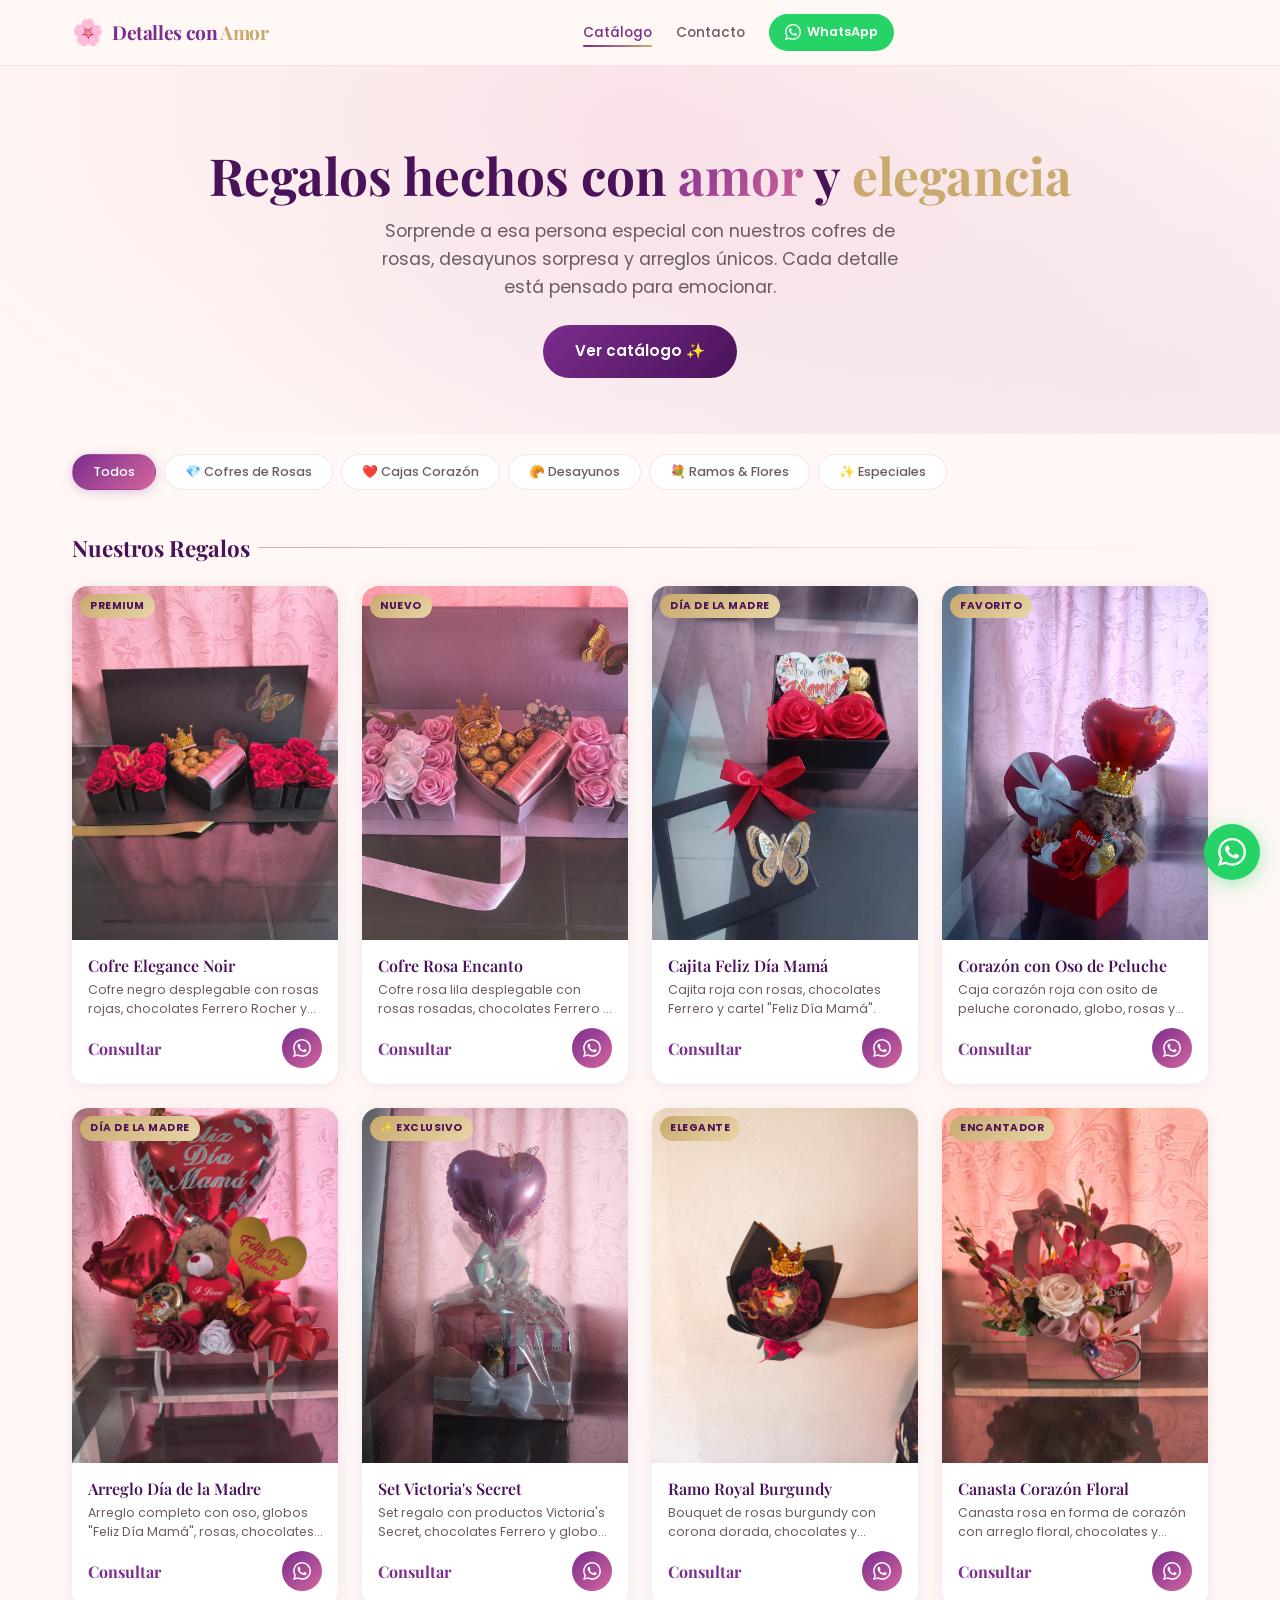
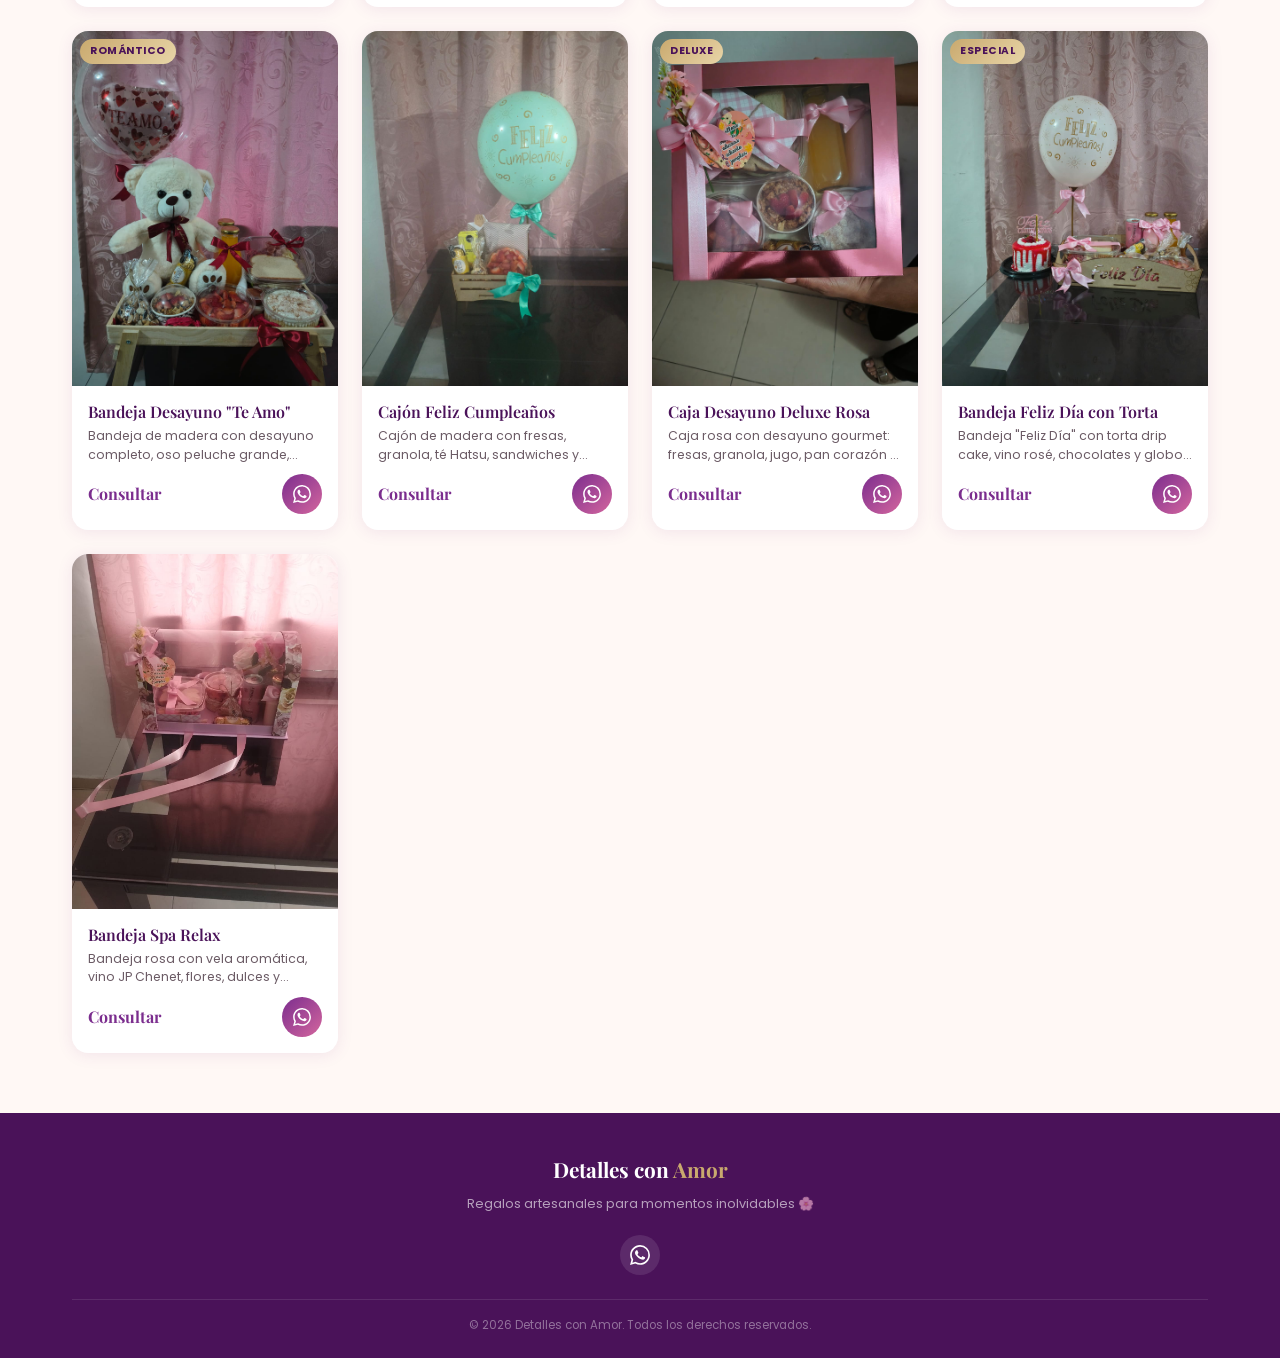
==== commit 76546498: "se modificaron descripciones e imagenes." ====
--- a/index.html
+++ b/index.html
@@ -40,7 +40,6 @@
     <!-- ===== HERO ===== -->
     <section class="hero" aria-label="Bienvenida">
       <div class="container">
-        <span class="hero-badge">🎀 Edición Día de la Madre</span>
         <h1>Regalos hechos con <span class="accent">amor</span> y <span class="gold">elegancia</span></h1>
         <p class="hero-subtitle">Sorprende a esa persona especial con nuestros cofres de rosas, desayunos sorpresa y arreglos únicos. Cada detalle está pensado para emocionar.</p>
         <a href="#catalogo" class="hero-cta">Ver catálogo ✨</a>
